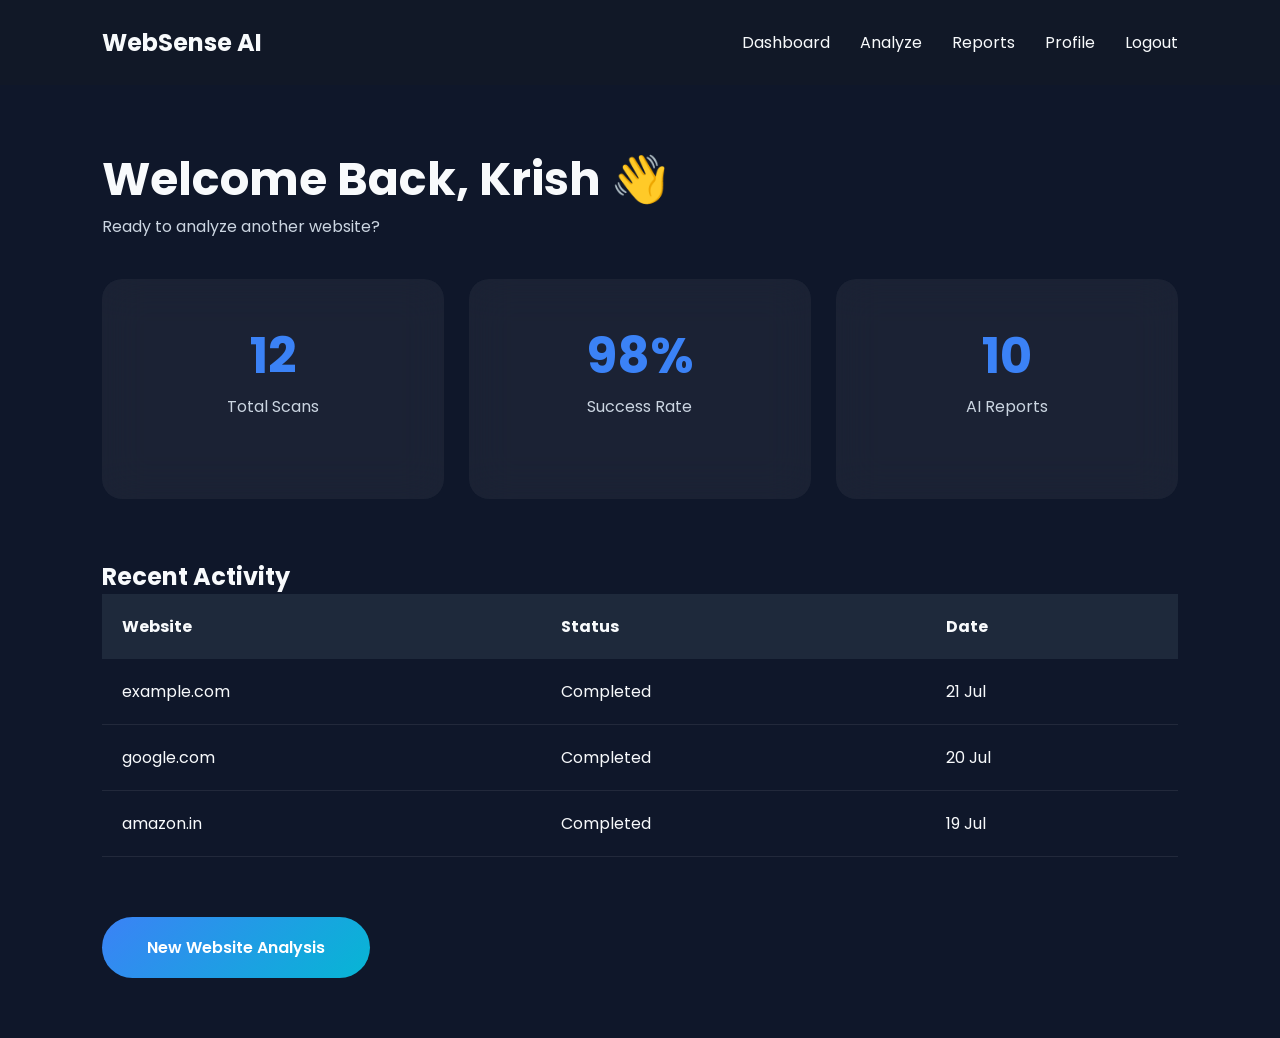
==== frontend/templates/dashboard.html @ faa8cec4 "Merge pull request #2 from WebsensAI/frontend Frontend" ====
<!DOCTYPE html>
<html lang="en">

<head>

<meta charset="UTF-8">

<meta name="viewport" content="width=device-width, initial-scale=1.0">

<title>Dashboard | WebSense AI</title>

<link rel="preconnect" href="https://fonts.googleapis.com">

<link rel="preconnect" href="https://fonts.gstatic.com" crossorigin>

<link href="https://fonts.googleapis.com/css2?family=Poppins:wght@300;400;500;600;700&display=swap" rel="stylesheet">

<link rel="stylesheet" href="../static/css/global.css">

<link rel="stylesheet" href="../static/css/dashboard.css">

</head>

<body>

<nav class="dashboard-nav">

    <h2>WebSense AI</h2>

    <ul>

        <li>Dashboard</li>

        <li><a href="workpage.html">Analyze</a></li>

        <li>Reports</li>

        <li>Profile</li>

        <li>Logout</li>

    </ul>

</nav>

<section class="dashboard">

    <h1>Welcome Back, Krish 👋</h1>

    <p>Ready to analyze another website?</p>

    <div class="cards">

        <div class="card">

            <h2>12</h2>

            <p>Total Scans</p>

        </div>

        <div class="card">

            <h2>98%</h2>

            <p>Success Rate</p>

        </div>

        <div class="card">

            <h2>10</h2>

            <p>AI Reports</p>

        </div>

    </div>

    <div class="activity">

        <h2>Recent Activity</h2>

        <table>

            <tr>

                <th>Website</th>

                <th>Status</th>

                <th>Date</th>

            </tr>

            <tr>

                <td>example.com</td>

                <td>Completed</td>

                <td>21 Jul</td>

            </tr>

            <tr>

                <td>google.com</td>

                <td>Completed</td>

                <td>20 Jul</td>

            </tr>

            <tr>

                <td>amazon.in</td>

                <td>Completed</td>

                <td>19 Jul</td>

            </tr>

        </table>

    </div>

    <a href="workpage.html" class="hero-btn">

        New Website Analysis

    </a>

</section>

<script src="../static/js/dashboard.js"></script>

</body>

</html>
---- frontend/static/css/global.css ----
/* ============================= */
/* RESET */
/* ============================= */

*{
    margin:0;
    padding:0;
    box-sizing:border-box;
}

/* ============================= */
/* VARIABLES */
/* ============================= */

:root{

    --bg-color:#0F172A;
    --secondary-bg:#1E293B;

    --primary:#3B82F6;
    --secondary:#06B6D4;

    --white:#F8FAFC;
    --gray:#CBD5E1;

    --card-bg:#1E293B;

    --transition:0.3s ease;

}

/* ============================= */
/* BODY */
/* ============================= */

body{

    font-family:'Poppins',sans-serif;

    background:var(--bg-color);

    color:var(--white);

    overflow-x:hidden;

}

/* ============================= */
/* LINKS */
/* ============================= */

a{

    text-decoration:none;

    color:inherit;

}

/* ============================= */
/* LIST */
/* ============================= */

ul{

    list-style:none;

}

/* ============================= */
/* BUTTONS */
/* ============================= */

.login-btn{

    padding:12px 24px;

    border:2px solid var(--primary);

    border-radius:8px;

    transition:var(--transition);

}

.login-btn:hover{

    background:var(--primary);

}

.get-started-btn{

    padding:12px 24px;

    background:var(--primary);

    border-radius:8px;

    transition:var(--transition);

}

.get-started-btn:hover{

    background:var(--secondary);

}

.hero-btn{

    display:inline-block;

    padding:18px 45px;

    border-radius:50px;

    background:linear-gradient(135deg,#3B82F6,#06B6D4);

    color:white;

    font-weight:600;

    transition:.4s;

}

.hero-btn:hover{

    transform:translateY(-4px);

    box-shadow:0 15px 35px rgba(59,130,246,.45);

}

/* ============================= */
/* CONTAINER */
/* ============================= */

.container{

    width:90%;

    max-width:1200px;

    margin:auto;

}
---- frontend/static/css/dashboard.css ----
.dashboard-nav{

    display:flex;

    justify-content:space-between;

    align-items:center;

    padding:25px 8%;

    background:#111827;

}

.dashboard-nav ul{

    display:flex;

    gap:30px;

}

.dashboard-nav a{

    text-decoration:none;

}

.dashboard{

    padding:60px 8%;

}

.dashboard h1{

    font-size:46px;

}

.dashboard p{

    color:#CBD5E1;

    margin-bottom:40px;

}

.cards{

    display:grid;

    grid-template-columns:repeat(3,1fr);

    gap:25px;

    margin-bottom:60px;

}

.card{

    background:rgba(255,255,255,.05);

    backdrop-filter:blur(20px);

    padding:40px;

    border-radius:20px;

    text-align:center;

    transition:.3s;

}

.card:hover{

    transform:translateY(-10px);

}

.card h2{

    color:#3B82F6;

    font-size:50px;

}

.activity{

    margin-bottom:60px;

}

.activity table{

    width:100%;

    border-collapse:collapse;

}

.activity th{

    text-align:left;

    padding:20px;

    background:#1E293B;

}

.activity td{

    padding:20px;

    border-bottom:1px solid rgba(255,255,255,.08);

}
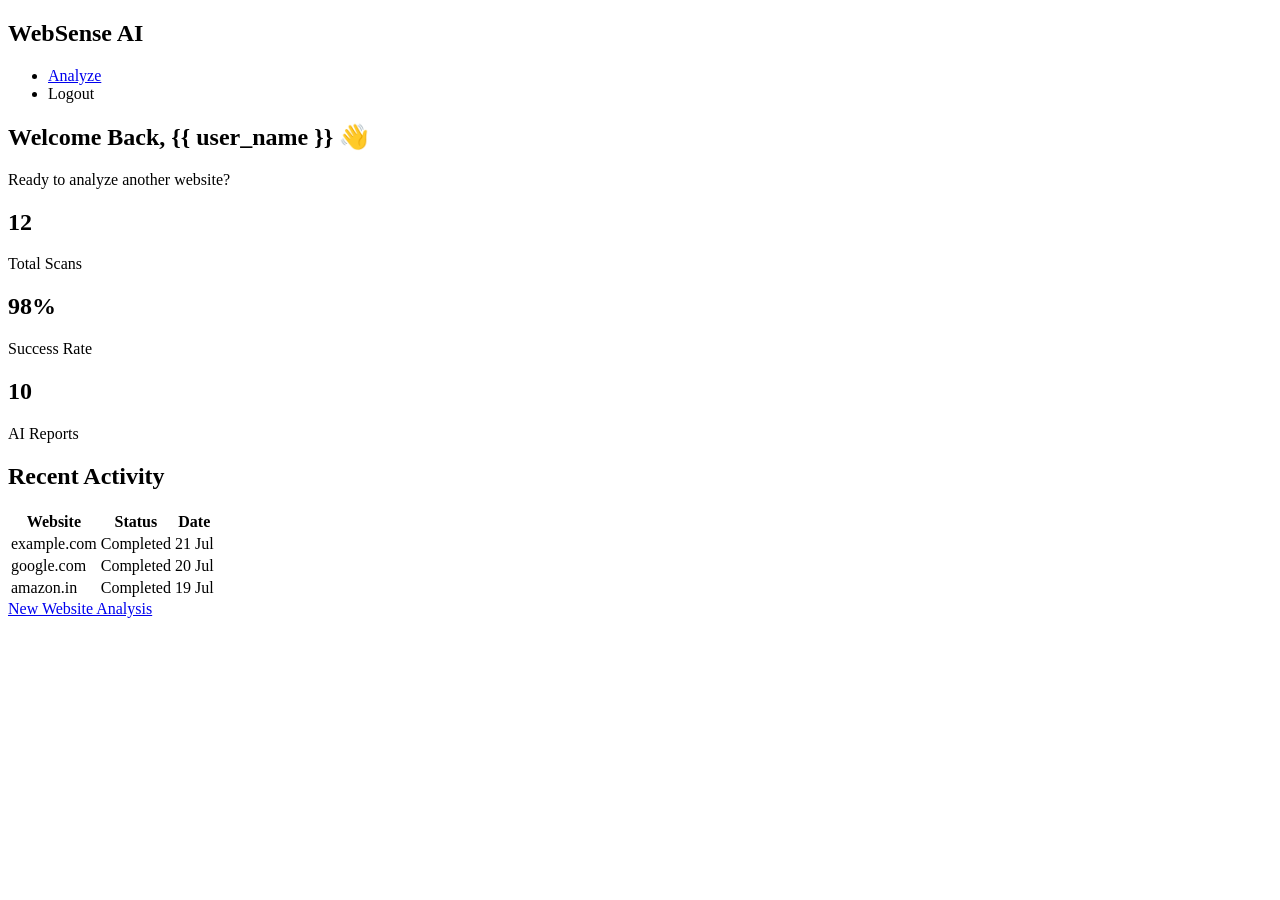
==== commit d50ef8bc: "initial commit" ====
--- a/frontend/templates/dashboard.html
+++ b/frontend/templates/dashboard.html
@@ -15,9 +15,9 @@
 
 <link href="https://fonts.googleapis.com/css2?family=Poppins:wght@300;400;500;600;700&display=swap" rel="stylesheet">
 
-<link rel="stylesheet" href="../static/css/global.css">
+<link rel="stylesheet" href="/static/css/global.css">
 
-<link rel="stylesheet" href="../static/css/dashboard.css">
+<link rel="stylesheet" href="/static/css/dashboard.css">
 
 </head>
 
@@ -29,15 +29,9 @@
 
     <ul>
 
-        <li>Dashboard</li>
+        <li><a href="/workpage">Analyze</a></li>
 
-        <li><a href="workpage.html">Analyze</a></li>
-
-        <li>Reports</li>
-
-        <li>Profile</li>
-
-        <li>Logout</li>
+        <li id="logoutBtn" style="cursor:pointer">Logout</li>
 
     </ul>
 
@@ -45,7 +39,7 @@
 
 <section class="dashboard">
 
-    <h1>Welcome Back, Krish 👋</h1>
+    <h1>Welcome Back, {{ user_name }} 👋</h1>
 
     <p>Ready to analyze another website?</p>
 
@@ -127,7 +121,7 @@
 
     </div>
 
-    <a href="workpage.html" class="hero-btn">
+    <a href="/workpage" class="hero-btn">
 
         New Website Analysis
 
@@ -135,7 +129,7 @@
 
 </section>
 
-<script src="../static/js/dashboard.js"></script>
+<script src="/static/js/dashboard.js"></script>
 
 </body>
 
